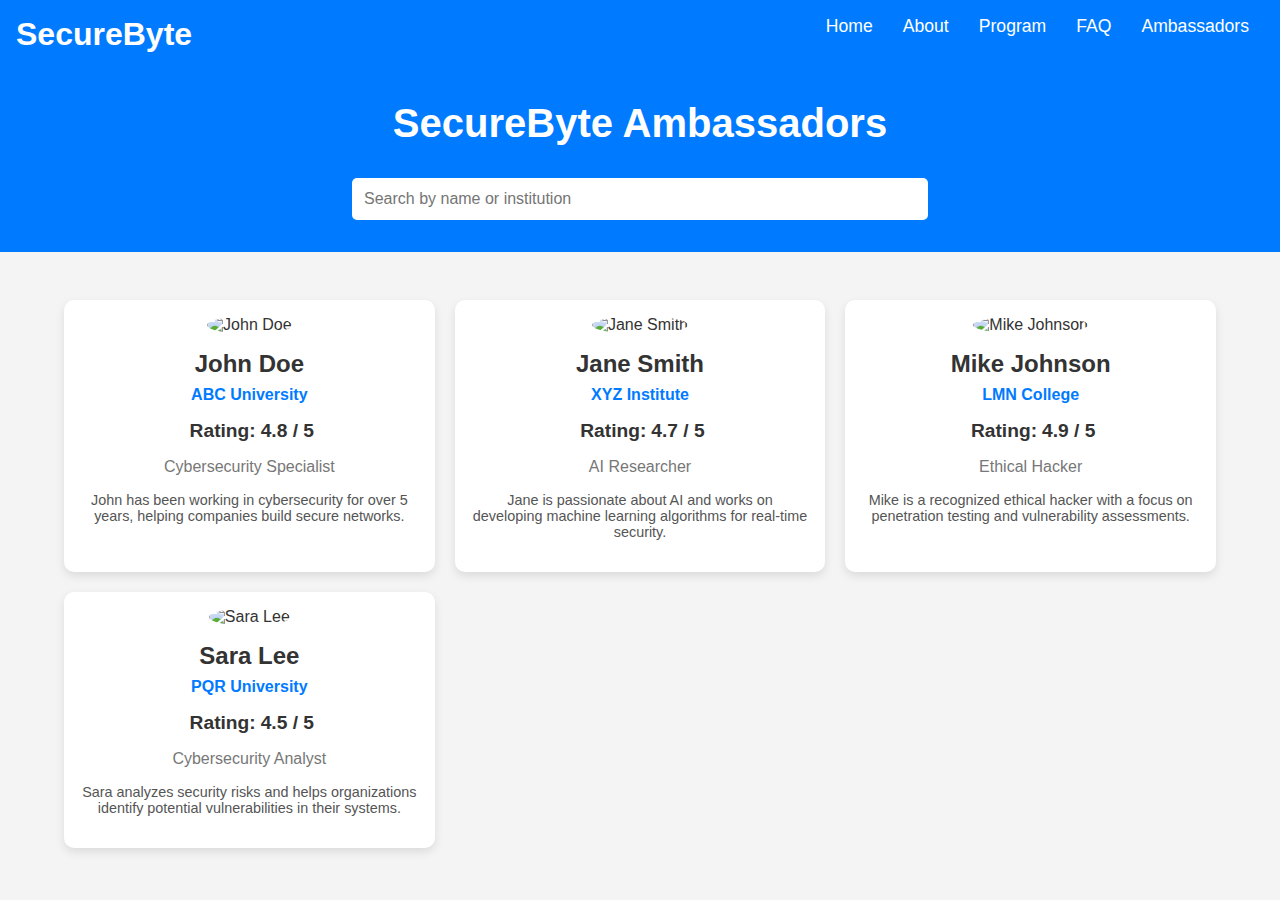
==== ambassadors.html @ 10b50554 "Add files via upload" ====
<!DOCTYPE html>
<html lang="en">

<head>
    <meta charset="UTF-8">
    <meta name="viewport" content="width=device-width, initial-scale=1.0">
    <title>Ambassadors List</title>
    <link rel="stylesheet" href="styles1.css">
    <script defer src="ambassadors.js"></script>
</head>

<body>
    <!-- Navigation Bar -->
    <nav>
        <div class="logo">
            <h1>SecureByte</h1>
        </div>
        <ul>
            <li><a href="index.html">Home</a></li>
            <li><a href="index.html">About</a></li>
            <li><a href="index.html">Program</a></li>
            <li><a href="index.html">FAQ</a></li>
            <li><a href="ambassadors.html">Ambassadors</a></li>
        </ul>
    </nav>
    <header>
        <div class="container">
            <h1>SecureByte Ambassadors</h1>
            <input type="text" id="search" placeholder="Search by name or institution">
        </div>
    </header>

    <section id="ambassador-list" class="container">
        <!-- Ambassador cards will be dynamically injected here -->
    </section>
</body>

</html>
---- styles1.css ----
/* Global Styles */
* {
    margin: 0;
    padding: 0;
    box-sizing: border-box;
}
nav {
    display: flex;
    justify-content: space-between;
    padding: 1rem;
    background-color: #007bff;
    color: #fff;
}

nav .logo h1 {
    font-size: 2rem;
}

nav ul {
    display: flex;
    list-style: none;
}

nav ul li {
    margin: 0 15px;
}

nav ul li a {
    color: #fff;
    text-decoration: none;
    font-size: 1.1rem;
}

body {
    font-family: Arial, sans-serif;
    background-color: #f4f4f4;
    color: #333;
}

.container {
    width: 90%;
    margin: 0 auto;
    max-width: 1200px;
}

/* Header Styles */
header {
    background-color: #007bff;
    color: white;
    padding: 2rem 0;
    text-align: center;
}

header h1 {
    font-size: 2.5rem;
    margin-bottom: 1rem;
}

#search {
    padding: 0.75rem;
    width: 50%;
    border-radius: 5px;
    border: none;
    font-size: 1rem;
    margin-top: 1rem;
}

/* Ambassador Cards */
#ambassador-list {
    display: grid;
    grid-template-columns: repeat(auto-fill, minmax(300px, 1fr));
    gap: 20px;
    margin-top: 3rem;
}

.ambassador-card {
    background-color: #fff;
    border-radius: 10px;
    box-shadow: 0 4px 10px rgba(0, 0, 0, 0.1);
    overflow: hidden;
    transition: transform 0.3s ease-in-out;
    cursor: pointer;
    text-align: center;
    padding: 1rem;
}

.ambassador-card:hover {
    transform: translateY(-10px);
}

.ambassador-card img {
    width: 120px;
    height: 120px;
    border-radius: 50%;
    object-fit: cover;
    margin-bottom: 1rem;
}

.ambassador-card h3 {
    font-size: 1.5rem;
    margin-bottom: 0.5rem;
}

.ambassador-card p {
    font-size: 1rem;
    color: #777;
    margin-bottom: 1rem;
}

.ambassador-card .rating {
    display: flex;
    justify-content: center;
    margin-bottom: 1rem;
}

.ambassador-card .rating span {
    font-size: 1.2rem;
    font-weight: bold;
    margin-left: 5px;
}

.ambassador-card .about {
    font-size: 0.9rem;
    color: #555;
    margin-top: 1rem;
}

.ambassador-card .institute {
    font-size: 1rem;
    font-weight: bold;
    color: #007bff;
}

/* Responsive Styles */
@media (max-width: 768px) {
    #search {
        width: 80%;
    }
}
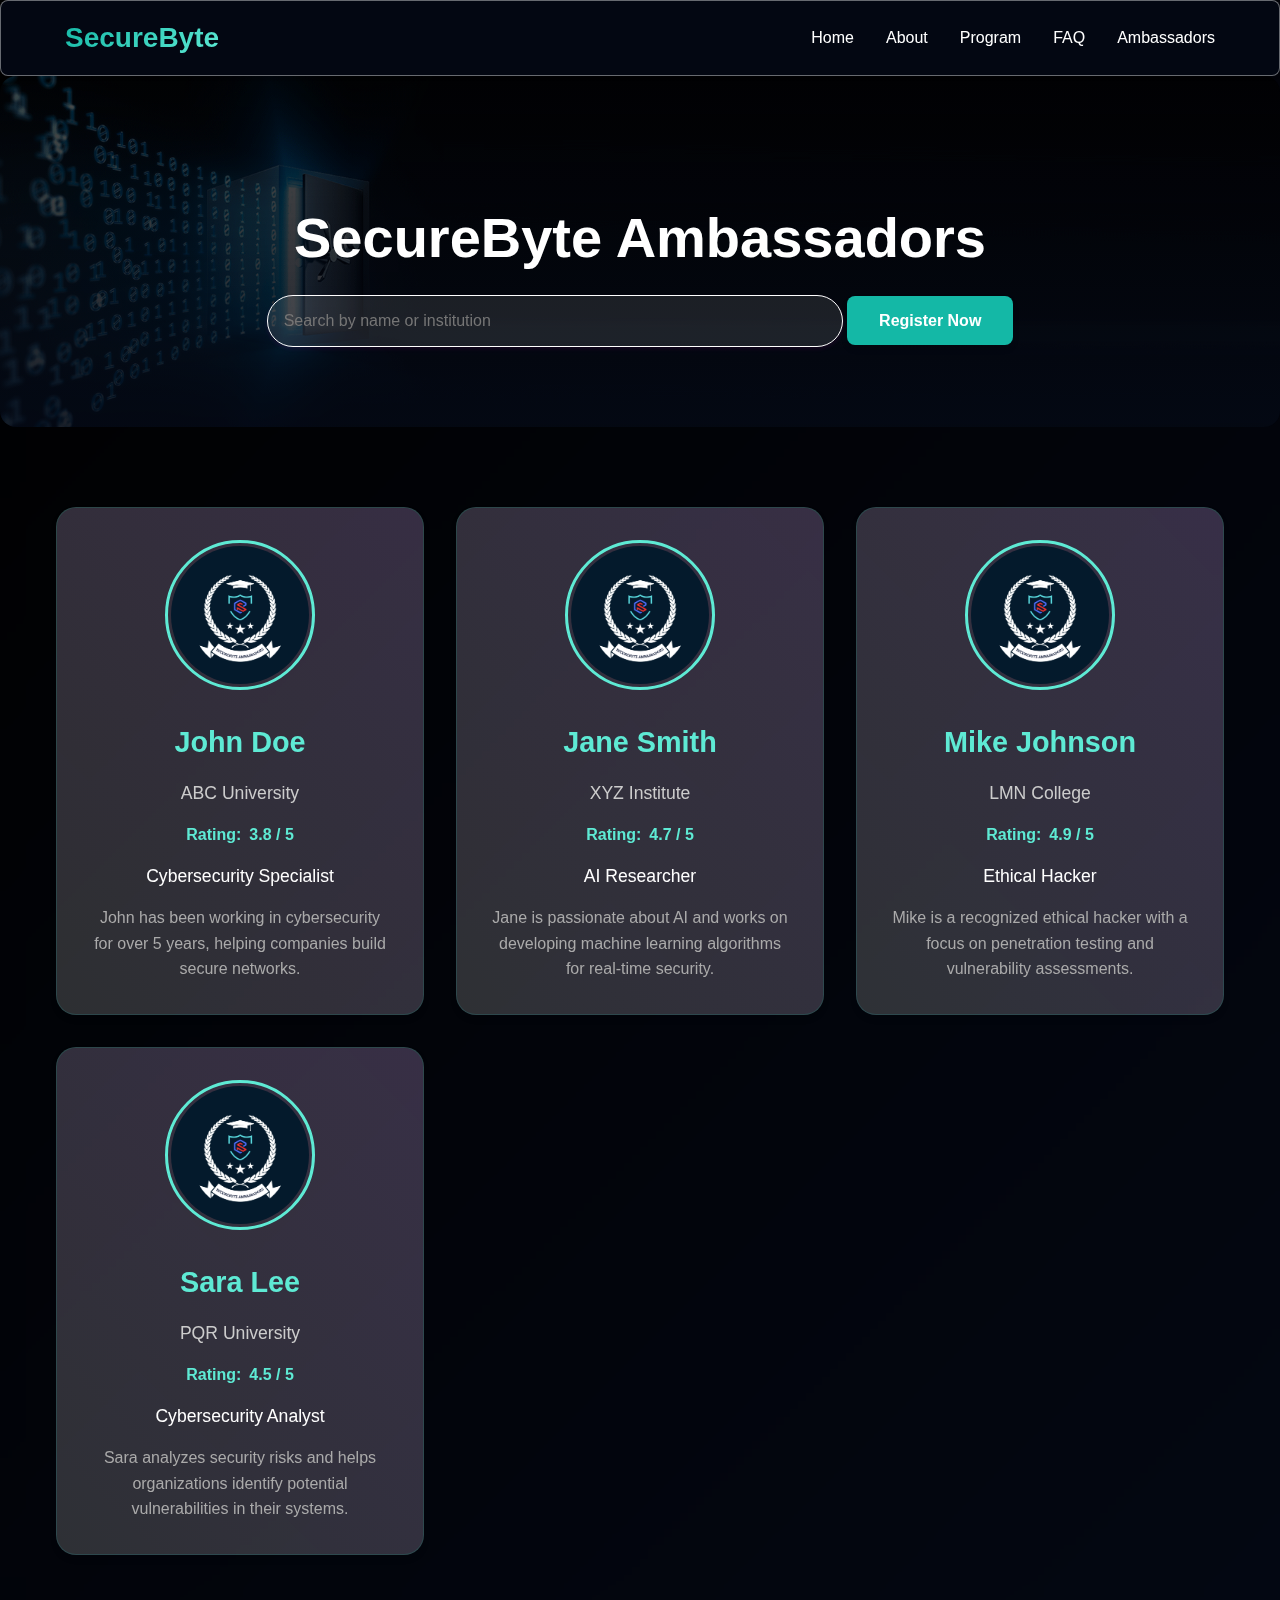
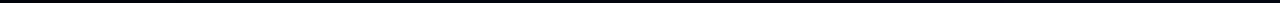
==== commit ddfb1e84: "Add files via upload" ====
--- a/ambassadors.html
+++ b/ambassadors.html
@@ -1,38 +1,42 @@
-<!DOCTYPE html>
-<html lang="en">
-
-<head>
-    <meta charset="UTF-8">
-    <meta name="viewport" content="width=device-width, initial-scale=1.0">
-    <title>Ambassadors List</title>
-    <link rel="stylesheet" href="styles1.css">
-    <script defer src="ambassadors.js"></script>
-</head>
-
-<body>
-    <!-- Navigation Bar -->
-    <nav>
-        <div class="logo">
-            <h1>SecureByte</h1>
-        </div>
-        <ul>
-            <li><a href="index.html">Home</a></li>
-            <li><a href="index.html">About</a></li>
-            <li><a href="index.html">Program</a></li>
-            <li><a href="index.html">FAQ</a></li>
-            <li><a href="ambassadors.html">Ambassadors</a></li>
-        </ul>
-    </nav>
-    <header>
-        <div class="container">
-            <h1>SecureByte Ambassadors</h1>
-            <input type="text" id="search" placeholder="Search by name or institution">
-        </div>
-    </header>
-
-    <section id="ambassador-list" class="container">
-        <!-- Ambassador cards will be dynamically injected here -->
-    </section>
-</body>
-
-</html>
+<!DOCTYPE html>
+<html lang="en">
+
+<head>
+    <meta charset="UTF-8">
+    <meta name="viewport" content="width=device-width, initial-scale=1.0">
+    <title>Ambassadors List</title>
+    <link rel="stylesheet" href="styles.css">
+    <script defer src="ambassadors.js"></script>
+</head>
+
+<body>
+    <!-- Navigation Bar -->
+    <nav>
+        <div class="logo">
+            <h1>SecureByte</h1>
+        </div>
+        <ul>
+            <li><a href="index.html">Home</a></li>
+            <li><a href="index.html">About</a></li>
+            <li><a href="index.html">Program</a></li>
+            <li><a href="index.html">FAQ</a></li>
+            <li><a href="ambassadors.html">Ambassadors</a></li>
+        </ul>
+    </nav>
+    <header>
+        <div class="container">
+            <h1>SecureByte Ambassadors</h1>
+            <input type="text" id="search" placeholder="Search by name or institution">
+            <a href="https://forms.gle/Lj4iWSHe3pCVhxVPA" class="cta-btn"
+            >Register Now</a
+          >
+        
+        </div>
+    </header>
+
+    <section id="ambassador-list" class="container">
+        <!-- Ambassador cards will be dynamically injected here -->
+    </section>
+</body>
+
+</html>
--- a/styles.css
+++ b/styles.css
@@ -0,0 +1,863 @@
+/* Modern CSS Reset and Variables */
+:root {
+    --primary: #14b8a6;
+    --primary-dark: #030712;
+    --primary-light: #5eead4;
+    --dark: #000000;
+    --light: rgba(255, 255, 255, 0.1);
+    --white: #ffffff;
+    --shadow-sm: 0 2px 4px rgba(0, 0, 0, 0.05);
+    --shadow-md: 0 4px 6px rgba(0, 0, 0, 0.1);
+    --shadow-lg: 0 10px 15px rgba(0, 0, 0, 0.1);
+    --radius-sm: 0.375rem;
+    --radius-md: 0.5rem;
+    --radius-lg: 1rem;
+}
+
+* {
+    margin: 0;
+    padding: 0;
+    box-sizing: border-box;
+    font-family: 'Inter', sans-serif;
+}
+
+body {
+    background: linear-gradient(135deg, var(--dark), var(--primary-dark));
+    color: var(--white);
+    min-height: 100vh;
+    overflow-x: hidden;
+    line-height: 1.5;
+    backdrop-filter: blur(10px);
+    -webkit-backdrop-filter: blur(10px);
+}
+
+
+
+/* Responsive Navigation */
+.navbar-toggle {
+    display: none;
+    flex-direction: column;
+    cursor: pointer;
+}
+
+.navbar-toggle span {
+    height: 3px;
+    width: 25px;
+    background-color: var(--primary);
+    margin: 4px 0;
+    transition: 0.4s;
+}
+
+@media (max-width: 768px) {
+    nav ul {
+        display: none;
+        flex-direction: column;
+        width: 100%;
+    }
+
+    nav ul.active {
+        display: flex;
+    }
+
+    .navbar-toggle {
+        display: flex;
+    }
+}
+
+/* Modern Header Style */
+header {
+    padding: 8rem 5% 5rem;
+    background: linear-gradient(rgba(0, 0, 0, 0.7), rgb(3, 7, 18, 0.9)), 
+                url('./campusamb.png') no-repeat center center/cover;
+    text-align: center;
+    color: var(--white);
+    backdrop-filter: blur(10px);
+    -webkit-backdrop-filter: blur(10px);
+    border-radius: var(--radius-lg);
+}
+header h1 {
+    font-size: 3.5rem;
+    font-weight: 800;
+    margin-bottom: 1.5rem;
+    line-height: 1.2;
+}
+
+header p {
+    font-size: 1.25rem;
+    margin-bottom: 2.5rem;
+    max-width: 600px;
+    margin-left: auto;
+    margin-right: auto;
+    
+}
+
+header .cta-btn {
+    padding: 1rem 2rem;
+    background-color: var(--primary);
+    color: var(--white);
+    text-decoration: none;
+    font-weight: 600;
+    border-radius: var(--radius-md);
+    transition: all 0.3s ease;
+    box-shadow: var(--shadow-md);
+}
+
+header .cta-btn:hover {
+    transform: translateY(-2px);
+    box-shadow: var(--shadow-lg);
+}
+
+/* Enhanced Timer Section */
+#timer {
+    padding: 4rem 5%;
+    text-align: center;
+    box-shadow: var(--shadow-sm);
+    border-radius: var(--radius-md);
+    backdrop-filter: blur(10px);
+    -webkit-backdrop-filter: blur(10px);
+}
+
+#countdown {
+    display: flex;
+    justify-content: center;
+    gap: 2rem;
+    margin-top: 2rem;
+}
+
+#countdown div {
+    background-color: #111825;
+    color: var(--white);
+    padding: 0.8rem 1.5rem;
+    border-radius: var(--radius-md);
+    min-width: 120px;
+    box-shadow: var(--shadow-md);
+    border: 1.5px solid;
+    animation: countAnimation 3s infinite;
+}
+@keyframes countAnimation {
+    0%, 100% {
+        border-color: #10b981;
+    }
+    12.5% {
+        border-color: #14b8a6;
+    }
+    25% {
+        border-color: #14b8a6;
+    }
+    37.5% {
+        border-color: #10b981;
+    }
+    50% {
+        border-color: #87008b;
+    }
+    62.5% {
+        border-color: #ff007f;
+    }
+    75% {
+        border-color: #ff00ff;
+    }
+    87.5% {
+        border-color: #ff0080;
+    }
+}
+
+#countdown h3 {
+    font-size: 2.5rem;
+    font-weight: 700;
+    margin-bottom: 0.5rem;
+}
+
+/* Modern Section Styling */
+section {
+    padding: 5rem 5%;
+    text-align: center;
+}
+
+section h2 {
+    font-size: 2.5rem;
+    margin-bottom: 3rem;
+    position: relative;
+    display: inline-block;
+}
+
+section h2::after {
+    content: '';
+    position: absolute;
+    width: 60%;
+    height: 4px;
+    bottom: -10px;
+    left: 20%;
+    background: linear-gradient(to right, var(--primary), var(--primary-light));
+    border-radius: var(--radius-sm);
+}
+
+/* Enhanced Program Benefits */
+.program-benefits {
+    display: grid;
+    grid-template-columns: repeat(auto-fit, minmax(300px, 1fr));
+    gap: 2rem;
+    padding: 2rem 0;
+    
+}
+
+.benefit {
+    background-color: var(--light);
+    padding: 2rem;
+    border-radius: var(--radius-lg);
+    box-shadow: var(--shadow-md);
+    transition: transform 0.3s ease;
+    backdrop-filter: blur(10px);
+    -webkit-backdrop-filter: blur(10px);
+    border: 1px solid rgba(255, 255, 255, 0.18);
+    animation: borderAnimation 3s infinite;
+}
+
+.benefit:hover {
+    transform: translateY(-5px);
+}
+
+.benefit h3 {
+    color: var(--primary);
+    margin-bottom: 1rem;
+    font-size: 1.5rem;
+}
+
+/* Modern Professional Styling */
+@import url('https://fonts.googleapis.com/css2?family=Poppins:wght@300;400;500;600;700&display=swap');
+@import url('https://cdnjs.cloudflare.com/ajax/libs/font-awesome/6.0.0/css/all.min.css');
+
+#about {
+    max-width: 1200px;
+    margin: 4rem auto;
+    padding: 2.5rem;
+    border-radius: 25px;
+    box-shadow: 0 10px 30px rgba(0, 0, 0, 0.3);
+}
+
+.program-header {
+    text-align: center;
+    margin-bottom: 4rem;
+    position: relative;
+}
+
+.gradient-text {
+    font-family: 'Poppins', sans-serif;
+    font-size: 3rem;
+    font-weight: 700;
+    background: linear-gradient(90deg, #14b8a6, #10b981);
+    -webkit-background-clip: text;
+    background-clip: text;
+    -webkit-text-fill-color: transparent;
+    margin-bottom: 1rem;
+    animation: shimmer 2s infinite;
+}
+
+.header-underline {
+    width: 150px;
+    height: 4px;
+    background: linear-gradient(90deg,#240046 #14b8a6, #4cc9f0);
+    margin: 0 auto;
+    border-radius: 2px;
+    position: relative;
+}
+
+.header-underline::after {
+    content: '';
+    position: absolute;
+    width: 100%;
+    height: 100%;
+    background: inherit;
+    filter: blur(5px);
+    opacity: 0.7;
+}
+
+.program-content {
+    padding: 2rem;
+}
+
+.video-container {
+    margin-bottom: rem;
+    position: relative;
+}
+
+.video-wrapper {
+    position: relative;
+    padding-bottom: 56.25%;
+    height: 0;
+    overflow: hidden;
+    border-radius: 20px;
+    box-shadow: 0 15px 30px rgba(0, 0, 0, 0.3);
+    transition: transform 0.3s ease-in-out;
+}
+
+.video-wrapper:hover {
+    transform: scale(2);
+}
+
+.video-wrapper iframe {
+    position: absolute;
+    top: 0;
+    left: 0;
+    width: 100%;
+    height: 100%;
+    border: 2px solid transparent;
+    border-radius: 20px;
+    animation: borderGlow 2s infinite;
+}
+
+.content-box {
+    background: var(--glass-bg);
+    backdrop-filter: blur(10px);
+    padding: 0.6rem;
+    border-radius: 20px;
+    margin-top: 0.2rem;
+    transition: transform 0.3s ease;
+}
+
+.content-box:hover {
+    transform: scale(1.02);
+}
+
+.icon-header {
+    text-align: center;
+    margin-bottom: 1.5rem;
+}
+
+.icon-header i {
+    font-size: 2.5rem;
+    color: #4cc9f0;
+    animation: pulse 2s infinite;
+}
+
+.program-text {
+    font-family: 'Poppins', sans-serif;
+    font-size: 1rem;
+    line-height: 1.8;
+    color: #ffffff;
+    text-align: center;
+    padding: 0 0.5rem;
+}
+
+@keyframes shimmer {
+    0% { background-position: -200% center; }
+    100% { background-position: 200% center; }
+}
+
+@keyframes borderGlow {
+    0%, 100% { border-color: #10b981; }
+    25% { border-color: #f43f5e; }
+    50% { border-color: #ff007f; }
+    75% { border-color: #14b8a6; }
+}
+
+@keyframes pulse {
+    0% { transform: scale(1); }
+    50% { transform: scale(1.1); }
+    100% { transform: scale(1); }
+}
+
+@media (max-width: 768px) {
+    #about {
+        margin: 1rem;
+        padding: 0.01rem;
+    }
+
+    .gradient-text {
+        font-size: 2rem;
+        margin-top: 30px;
+    }
+
+    .program-text {
+        font-size: 0.9rem;
+        padding: 0;
+    }
+}
+
+/* Updated CSS */
+#faq {
+    padding: 4rem 1rem;
+    max-width: 800px;
+    margin: 0 auto;
+}
+
+#faq h2 {
+    text-align: center;
+    color: var(--primary);
+    margin-bottom: 2.5rem;
+    font-size: 2rem;
+    font-weight: bold;
+}
+
+.faq {
+    margin-bottom: 1rem;
+    border: 1px solid rgba(207, 135, 255, 0.2);
+    border-radius: 8px;
+    background-color: var(--light);
+    box-shadow: 0 2px 4px rgba(0, 0, 0, 0.05);
+    transition: box-shadow 0.3s ease;
+}
+
+.faq:hover {
+    box-shadow: 0 4px 6px rgba(0, 0, 0, 0.1);
+}
+
+.faq .question {
+    position: relative;
+    padding: 1.5rem;
+    cursor: pointer;
+    color: #14b8a6;
+    font-weight: 700;
+    display: flex;
+    justify-content: space-between;
+    align-items: center;
+    transition: all 0.3s ease;
+    border: 1px solid;
+    border-radius: 8px;
+    animation: borderAnimation 3s infinite;
+}
+
+.faq .question:hover {
+    background-color: rgba(20, 184, 166, 0.1);
+}
+
+.faq .question.active {
+    color: #14b8a6;
+}
+
+.faq-icon {
+    margin-left: 1rem;
+    transition: transform 0.3s ease;
+    color: #14b8a6;
+}
+
+.question.active .faq-icon {
+    transform: rotate(180deg);
+}
+
+.faq .answer {
+    padding: 0 1.5rem;
+    color: rgb(46, 198, 180);
+    line-height: 1.6;
+    font-size: 0.99rem;
+}
+
+/* Add padding to the content inside answer for smooth animation */
+.faq .answer > div {
+    padding: 1.5rem 0;
+    border:white
+}
+
+/* Enhanced Registration Form */
+#registration form {
+    max-width: 600px;
+    margin: 0 auto;
+    background-color: var(--light);
+    padding: 2.5rem;
+    border-radius: var(--radius-lg);
+    box-shadow: var(--shadow-lg);
+    backdrop-filter: blur(10px);
+    -webkit-backdrop-filter: blur(10px);
+    border: 1px solid rgba(255, 255, 255, 0.18);
+    animation: borderAnimation 3s infinite;
+}
+
+#registration input[type="text"],
+#registration input[type="email"] {
+    width: 100%;
+    padding: 1rem;
+    margin: 1rem 0;
+    background: var(--glass-bg);
+    backdrop-filter: blur(10px);
+    border: 1px solid var(--glass-border);
+    border: 1px solid #2d867b;
+    border-radius: var(--radius-md);
+    transition: border-color 0.3s ease;
+}
+
+#registration input[type="text"]:focus,
+#registration input[type="email"]:focus {
+    outline: none;
+    border-color: var(--primary);
+}
+
+#registration input[type="submit"] {
+    width: 100%;
+    padding: 1rem;
+    background-color: var(--primary);
+    color: var(--white);
+    border: none;
+    border-radius: var(--radius-md);
+    font-weight: 600;
+    cursor: pointer;
+    transition: all 0.3s ease;
+}
+
+#registration input[type="submit"]:hover {
+    background-color: var(--primary-dark);
+    transform: translateY(-2px);
+}
+
+/* Modern Footer */
+footer {
+    background-color: var(--light);
+    color: var(--white);
+    padding: 2rem 5%;
+    text-align: center;
+}
+
+/* Responsive Design */
+@media (max-width: 768px) {
+    nav {
+        padding: 1rem;
+    }
+
+    nav ul {
+        display: none;
+    }
+
+    nav ul.active {
+        display: flex;
+    }
+
+    header h1 {
+        font-size: 2.5rem;
+    }
+
+    .program-benefits {
+        grid-template-columns: 1fr;
+    }
+
+    #countdown {
+        flex-wrap: wrap;
+    }
+
+    #countdown div {
+        min-width: 100px;
+    }
+}
+
+/* Star Background */
+.star-container {
+    position: fixed;
+    top: 0;
+    left: 0;
+    width: 100%;
+    height: 100%;
+    overflow: hidden;
+    z-index: -1;
+}
+
+.star {
+    position: absolute;
+    width: 2px;
+    height: 2px;
+    background: white;
+    border-radius: 50%;
+    animation: twinkle 5s infinite ease-in-out;
+}
+
+@keyframes twinkle {
+    0%, 100% {
+        opacity: 0.5;
+    }
+    50% {
+        opacity: 1;
+    }
+}
+
+/* Enhanced Navigation */
+nav {
+    display: flex;
+    justify-content: space-between;
+    align-items: center;
+    padding: 1rem 5%;
+    background: #030712;
+    box-shadow: var(--shadow-sm);
+    position: sticky;
+    top: 0;
+    z-index: 1000;
+    backdrop-filter: blur(15px);
+    -webkit-backdrop-filter: blur(15px);
+    border: 1px solid rgba(255, 255, 255, 0.4);
+    border-radius: var(--radius-md);
+    transition: all 0.3s ease;
+}
+
+nav:hover {
+    background: #030712;
+    box-shadow: var(--shadow-md);
+}
+
+nav .logo h1 {
+    font-size: 1.75rem;
+    font-weight: 700;
+    background: linear-gradient(135deg, var(--primary), var(--primary-light));
+    -webkit-background-clip: text;
+    -webkit-text-fill-color: transparent;
+}
+
+nav ul {
+    display: flex;
+    gap: 2rem;
+    list-style: none;
+}
+
+nav ul li a {
+    color: var(--white);
+    text-decoration: none;
+    font-weight: 500;
+    font-size: 1rem;
+    padding: 0.5rem 0;
+    transition: color 0.3s ease;
+    position: relative;
+}
+
+nav ul li a::after {
+    content: '';
+    position: absolute;
+    width: 0;
+    height: 2px;
+    bottom: 0;
+    left: 0;
+    background-color: var(--primary);
+    transition: width 0.3s ease;
+}
+
+nav ul li a:hover::after {
+    width: 100%;
+}
+
+/* Responsive Navigation */
+.navbar-toggle {
+    display: none;
+    flex-direction: column;
+    cursor: pointer;
+}
+
+.navbar-toggle span {
+    height: 3px;
+    width: 25px;
+    background-color: var(--primary);
+    margin: 4px 0;
+    transition: 0.4s;
+}
+
+@media (max-width: 768px) {
+    nav ul {
+        display: none;
+        flex-direction: column;
+        width: 100%;
+    }
+
+    nav ul.active {
+        display: flex;
+    }
+
+    .navbar-toggle {
+        display: flex;
+    }
+}
+
+#search {
+    background: rgba(255, 255, 255, 0.1);
+    border: 1px solid var(--primary);
+    padding: 1rem;
+    width: 50%;
+    border-radius: 30px;
+    color: #fff;
+    font-size: 1rem;
+    transition: all 0.3s ease;
+    border: 1px solid;
+    animation: borderAnimation 3s infinite;
+    box-shadow: 0 2px 4px rgba(207, 9, 191, 0.1);
+}
+
+#search:focus {
+    outline: none;
+    box-shadow: 0 0 20px rgba(138, 43, 226, 0.3);
+    background: rgba(255, 255, 255, 0.15);
+    border-color: var(--primary-light);
+}
+
+@keyframes borderAnimation {
+    0%, 100% {
+        border-color: #14b8a6;
+    }
+    12.5% {
+        border-color: #10b981;
+    }
+    25% {
+        border-color: #14b8a6;
+    }
+    37.5% {
+        border-color: #10b981;
+    }
+    50% {
+        border-color: #14b8a6;
+    }
+    62.5% {
+        border-color: #ff007f;
+    }
+    75% {
+        border-color: #ff00ff;
+    }
+    87.5% {
+        border-color: #ff0080;
+    }
+}
+/* Ambassador Cards */
+#ambassador-list {
+    display: grid;
+    justify-content: center;
+    grid-template-columns: repeat(auto-fit, minmax(320px, 1fr));
+    gap: 2rem;
+    padding: 3rem 1rem;
+    margin-top: 2rem;
+    max-width: 1200px;
+    margin-left: auto;
+    margin-right: auto;
+}
+
+.ambassador-card {
+    background: rgba(255, 255, 255, 0.176);
+    backdrop-filter: blur(15px);
+    -webkit-backdrop-filter: blur(15px);
+    border: 1px solid rgba(44, 169, 177, 0.2);
+    border-radius: 20px;
+    padding: 2rem;
+    transition: all 0.3s ease;
+    position: relative;
+    overflow: hidden;
+    box-shadow: 0 4px 6px rgba(0, 0, 0, 0.1);
+    text-align: center;
+    animation: borderAnimation 3s infinite;
+}
+
+.ambassador-card::before {
+    content: '';
+    position: absolute;
+    top: 0;
+    left: 0;
+    width: 100%;
+    height: 100%;
+    background: linear-gradient(45deg, transparent, rgba(138, 43, 226, 0.1));
+    z-index: -1;
+}
+
+.ambassador-card:hover {
+    transform: translateY(-10px);
+    box-shadow: 0 15px 30px rgba(152, 234, 240, 0.1);
+}
+
+.ambassador-card img {
+    width: 150px;
+    height: 150px;
+    border-radius: 50%;
+    object-fit: cover;
+    border: 3px solid var(--primary-light);
+    padding: 3px;
+    margin-bottom: 1.5rem;
+    transition: transform 0.3s ease;
+    animation: borderAnimation 3s infinite;
+}
+
+.ambassador-card img:hover {
+    transform: scale(1.1);
+}
+
+.ambassador-card h3 {
+    font-size: 1.8rem;
+    margin-bottom: 1rem;
+    color: var(--primary-light);
+}
+
+.ambassador-card .institute {
+    font-size: 1.1rem;
+    color: #ccc;
+    margin-bottom: 1rem;
+}
+
+.ambassador-card .rating {
+    display: flex;
+    justify-content: center;
+    align-items: center;
+    gap: 0.5rem;
+    margin-bottom: 1rem;
+}
+
+.ambassador-card .rating span {
+    color: var(--primary-light);
+    font-weight: 600;
+}
+
+.ambassador-card .current-position {
+    font-size: 1.1rem;
+    color: #fff;
+    margin-bottom: 1rem;
+    font-weight: 500;
+}
+
+.ambassador-card .about {
+    color: #aaa;
+    line-height: 1.6;
+}
+
+/* Border Animation */
+@keyframes borderAnimation {
+    0%, 100% {
+        border-color: #14b8a6;
+    }
+    12.5% {
+        border-color: #10b981;
+    }
+    25% {
+        border-color: #14b8a6;
+    }
+    37.5% {
+        border-color: #10b981;
+    }
+    50% {
+        border-color: #14b8a6;
+    }
+    62.5% {
+        border-color: #10b981;
+    }
+    75% {
+        border-color: #14b8a6;
+    }
+    87.5% {
+        border-color: #10b981;
+    }
+}
+
+/* Responsive Design */
+@media (max-width: 768px) {
+    nav {
+        padding: 1rem;
+        flex-direction: column;
+        gap: 1rem;
+    }
+
+    nav ul {
+        flex-wrap: wrap;
+        justify-content: center;
+        gap: 1rem;
+    }
+
+    .ambassador-card {
+        padding: 1rem;
+    }
+
+    .ambassador-card img {
+        width: 100px;
+        height: 100px;
+    }
+}
+
+/* Responsive Design */
+@media (max-width: 768px) {
+    nav {
+        padding: 1rem;
+        flex-direction: column;
+        gap: 1rem;
+    }
